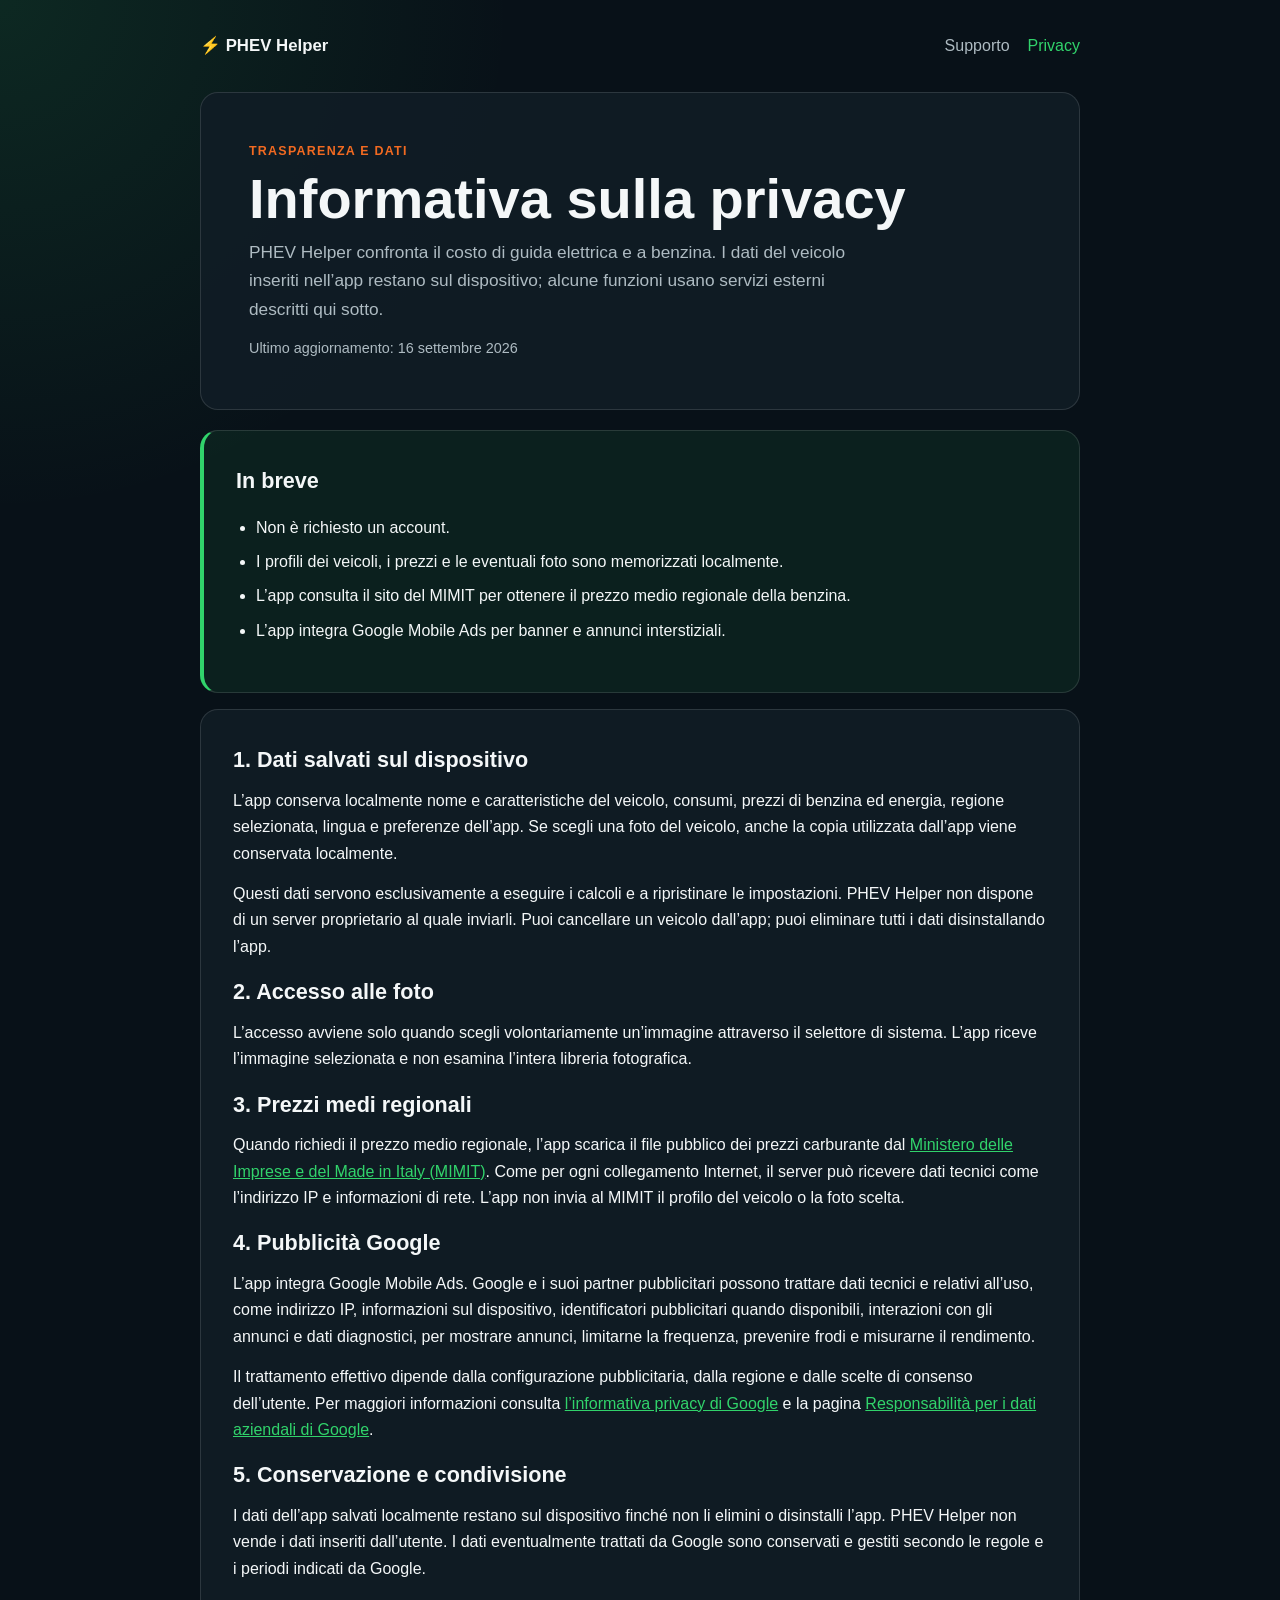
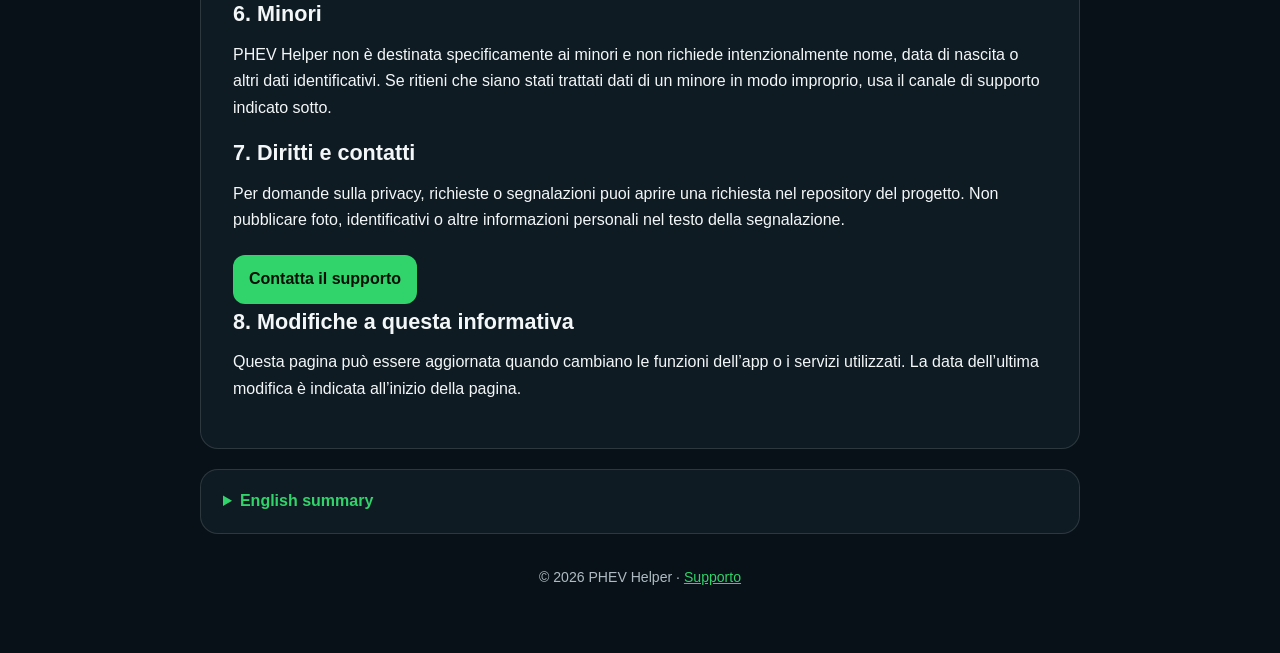
==== index.html @ ddfc056b "First files" ====
<!doctype html>
<html lang="it">
<head>
  <meta charset="utf-8">
  <meta name="viewport" content="width=device-width, initial-scale=1">
  <meta name="description" content="Informativa sulla privacy di PHEV Helper.">
  <title>Privacy — PHEV Helper</title>
  <link rel="stylesheet" href="styles.css">
</head>
<body>
  <main class="shell">
    <header>
      <a class="brand" href="support.html">⚡ PHEV Helper</a>
      <nav aria-label="Navigazione principale">
        <a href="support.html">Supporto</a>
        <a href="privacy.html" aria-current="page">Privacy</a>
      </nav>
    </header>

    <section class="hero">
      <p class="eyebrow">Trasparenza e dati</p>
      <h1>Informativa sulla privacy</h1>
      <p class="lead">PHEV Helper confronta il costo di guida elettrica e a benzina. I dati del veicolo inseriti nell’app restano sul dispositivo; alcune funzioni usano servizi esterni descritti qui sotto.</p>
      <p class="updated">Ultimo aggiornamento: 16 settembre 2026</p>
    </section>

    <section class="card notice">
      <h2>In breve</h2>
      <ul>
        <li>Non è richiesto un account.</li>
        <li>I profili dei veicoli, i prezzi e le eventuali foto sono memorizzati localmente.</li>
        <li>L’app consulta il sito del MIMIT per ottenere il prezzo medio regionale della benzina.</li>
        <li>L’app integra Google Mobile Ads per banner e annunci interstiziali.</li>
      </ul>
    </section>

    <section class="card">
      <h2>1. Dati salvati sul dispositivo</h2>
      <p>L’app conserva localmente nome e caratteristiche del veicolo, consumi, prezzi di benzina ed energia, regione selezionata, lingua e preferenze dell’app. Se scegli una foto del veicolo, anche la copia utilizzata dall’app viene conservata localmente.</p>
      <p>Questi dati servono esclusivamente a eseguire i calcoli e a ripristinare le impostazioni. PHEV Helper non dispone di un server proprietario al quale inviarli. Puoi cancellare un veicolo dall’app; puoi eliminare tutti i dati disinstallando l’app.</p>

      <h2>2. Accesso alle foto</h2>
      <p>L’accesso avviene solo quando scegli volontariamente un’immagine attraverso il selettore di sistema. L’app riceve l’immagine selezionata e non esamina l’intera libreria fotografica.</p>

      <h2>3. Prezzi medi regionali</h2>
      <p>Quando richiedi il prezzo medio regionale, l’app scarica il file pubblico dei prezzi carburante dal <a href="https://www.mimit.gov.it/it/prezzo-medio-carburanti/regioni" rel="external">Ministero delle Imprese e del Made in Italy (MIMIT)</a>. Come per ogni collegamento Internet, il server può ricevere dati tecnici come l’indirizzo IP e informazioni di rete. L’app non invia al MIMIT il profilo del veicolo o la foto scelta.</p>

      <h2>4. Pubblicità Google</h2>
      <p>L’app integra Google Mobile Ads. Google e i suoi partner pubblicitari possono trattare dati tecnici e relativi all’uso, come indirizzo IP, informazioni sul dispositivo, identificatori pubblicitari quando disponibili, interazioni con gli annunci e dati diagnostici, per mostrare annunci, limitarne la frequenza, prevenire frodi e misurarne il rendimento.</p>
      <p>Il trattamento effettivo dipende dalla configurazione pubblicitaria, dalla regione e dalle scelte di consenso dell’utente. Per maggiori informazioni consulta <a href="https://policies.google.com/privacy" rel="external">l’informativa privacy di Google</a> e la pagina <a href="https://business.safety.google/privacy/" rel="external">Responsabilità per i dati aziendali di Google</a>.</p>

      <h2>5. Conservazione e condivisione</h2>
      <p>I dati dell’app salvati localmente restano sul dispositivo finché non li elimini o disinstalli l’app. PHEV Helper non vende i dati inseriti dall’utente. I dati eventualmente trattati da Google sono conservati e gestiti secondo le regole e i periodi indicati da Google.</p>

      <h2>6. Minori</h2>
      <p>PHEV Helper non è destinata specificamente ai minori e non richiede intenzionalmente nome, data di nascita o altri dati identificativi. Se ritieni che siano stati trattati dati di un minore in modo improprio, usa il canale di supporto indicato sotto.</p>

      <h2>7. Diritti e contatti</h2>
      <p>Per domande sulla privacy, richieste o segnalazioni puoi aprire una richiesta nel repository del progetto. Non pubblicare foto, identificativi o altre informazioni personali nel testo della segnalazione.</p>
      <a class="button" href="https://github.com/francescozeppilli/PHEVHelper/issues/new" rel="external">Contatta il supporto</a>

      <h2>8. Modifiche a questa informativa</h2>
      <p>Questa pagina può essere aggiornata quando cambiano le funzioni dell’app o i servizi utilizzati. La data dell’ultima modifica è indicata all’inizio della pagina.</p>
    </section>

    <details>
      <summary>English summary</summary>
      <p>PHEV Helper stores vehicle profiles, prices, preferences and optional vehicle photos locally on the device. No account is required and this information is not uploaded to a proprietary PHEV Helper server.</p>
      <p>The app contacts the Italian Ministry of Enterprises and Made in Italy to retrieve public regional fuel prices. It also integrates Google Mobile Ads, which may process technical, device, advertising, interaction and diagnostic data depending on configuration, region and consent choices. See <a href="https://policies.google.com/privacy">Google’s Privacy Policy</a>.</p>
      <p>You can remove individual vehicles in the app or delete all local app data by uninstalling it. For privacy questions, <a href="https://github.com/francescozeppilli/PHEVHelper/issues/new">contact support through GitHub</a> without posting personal information.</p>
    </details>

    <footer>© 2026 PHEV Helper · <a href="support.html">Supporto</a></footer>
  </main>
</body>
</html>
---- styles.css ----
:root {
  color-scheme: dark;
  --background: #081118;
  --surface: #111d25;
  --surface-soft: #172630;
  --text: #f4f7f8;
  --muted: #aebbc2;
  --green: #31d36b;
  --orange: #f26a21;
  --border: rgba(255, 255, 255, 0.12);
}

* { box-sizing: border-box; }

html { scroll-behavior: smooth; }

body {
  margin: 0;
  background:
    radial-gradient(circle at top left, rgba(49, 211, 107, 0.12), transparent 32rem),
    var(--background);
  color: var(--text);
  font-family: -apple-system, BlinkMacSystemFont, "Segoe UI", sans-serif;
  line-height: 1.65;
}

a { color: var(--green); }
a:hover { color: #7bec9c; }

.shell {
  width: min(880px, calc(100% - 32px));
  margin: 0 auto;
  padding: 32px 0 64px;
}

header {
  display: flex;
  align-items: center;
  justify-content: space-between;
  gap: 20px;
  margin-bottom: 32px;
}

.brand {
  color: var(--text);
  font-size: 1.05rem;
  font-weight: 750;
  text-decoration: none;
}

nav { display: flex; gap: 18px; }
nav a { color: var(--muted); text-decoration: none; }
nav a[aria-current="page"] { color: var(--green); }

.hero,
.card,
details {
  border: 1px solid var(--border);
  background: rgba(17, 29, 37, 0.92);
  border-radius: 18px;
}

.hero {
  padding: clamp(24px, 6vw, 48px);
  margin-bottom: 20px;
}

.eyebrow {
  margin: 0 0 8px;
  color: var(--orange);
  font-size: 0.78rem;
  font-weight: 800;
  letter-spacing: 0.1em;
  text-transform: uppercase;
}

h1 {
  margin: 0;
  font-size: clamp(2rem, 7vw, 3.5rem);
  line-height: 1.08;
}

.lead { max-width: 66ch; color: var(--muted); font-size: 1.08rem; }
.updated { margin-bottom: 0; color: var(--muted); font-size: 0.9rem; }

.card { padding: clamp(20px, 5vw, 32px); margin-top: 16px; }
h2 { margin: 0 0 10px; font-size: 1.35rem; }
h3 { margin: 24px 0 6px; font-size: 1.05rem; }
p { margin: 8px 0 14px; }
ul { padding-left: 1.25rem; }
li + li { margin-top: 8px; }

.notice {
  border-left: 4px solid var(--green);
  background: rgba(49, 211, 107, 0.08);
}

.button {
  display: inline-block;
  margin-top: 8px;
  padding: 11px 16px;
  border-radius: 12px;
  background: var(--green);
  color: #061009;
  font-weight: 800;
  text-decoration: none;
}

.button:hover { background: #74e695; color: #061009; }

details { padding: 18px 22px; margin-top: 20px; }
summary { cursor: pointer; color: var(--green); font-weight: 750; }

footer {
  margin-top: 32px;
  color: var(--muted);
  font-size: 0.88rem;
  text-align: center;
}

@media (max-width: 560px) {
  header { align-items: flex-start; flex-direction: column; }
  nav { width: 100%; justify-content: space-between; }
}
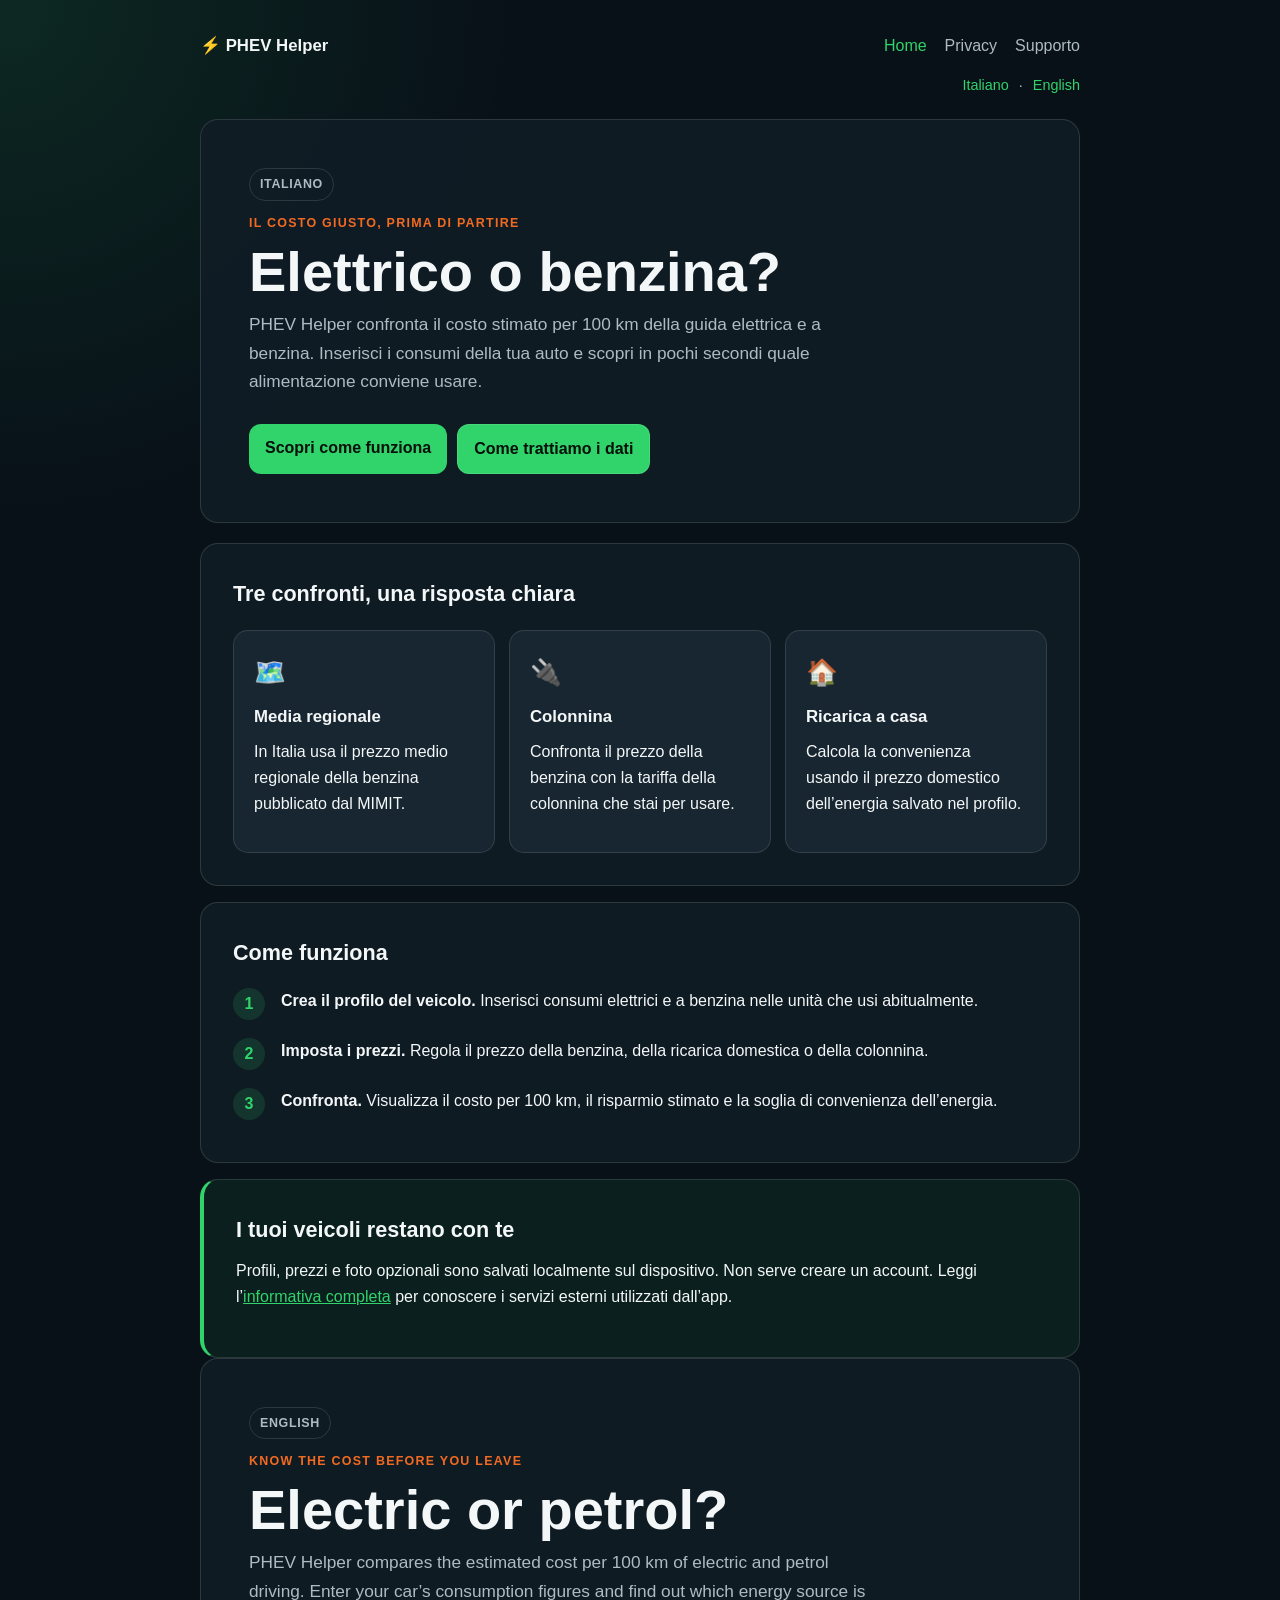
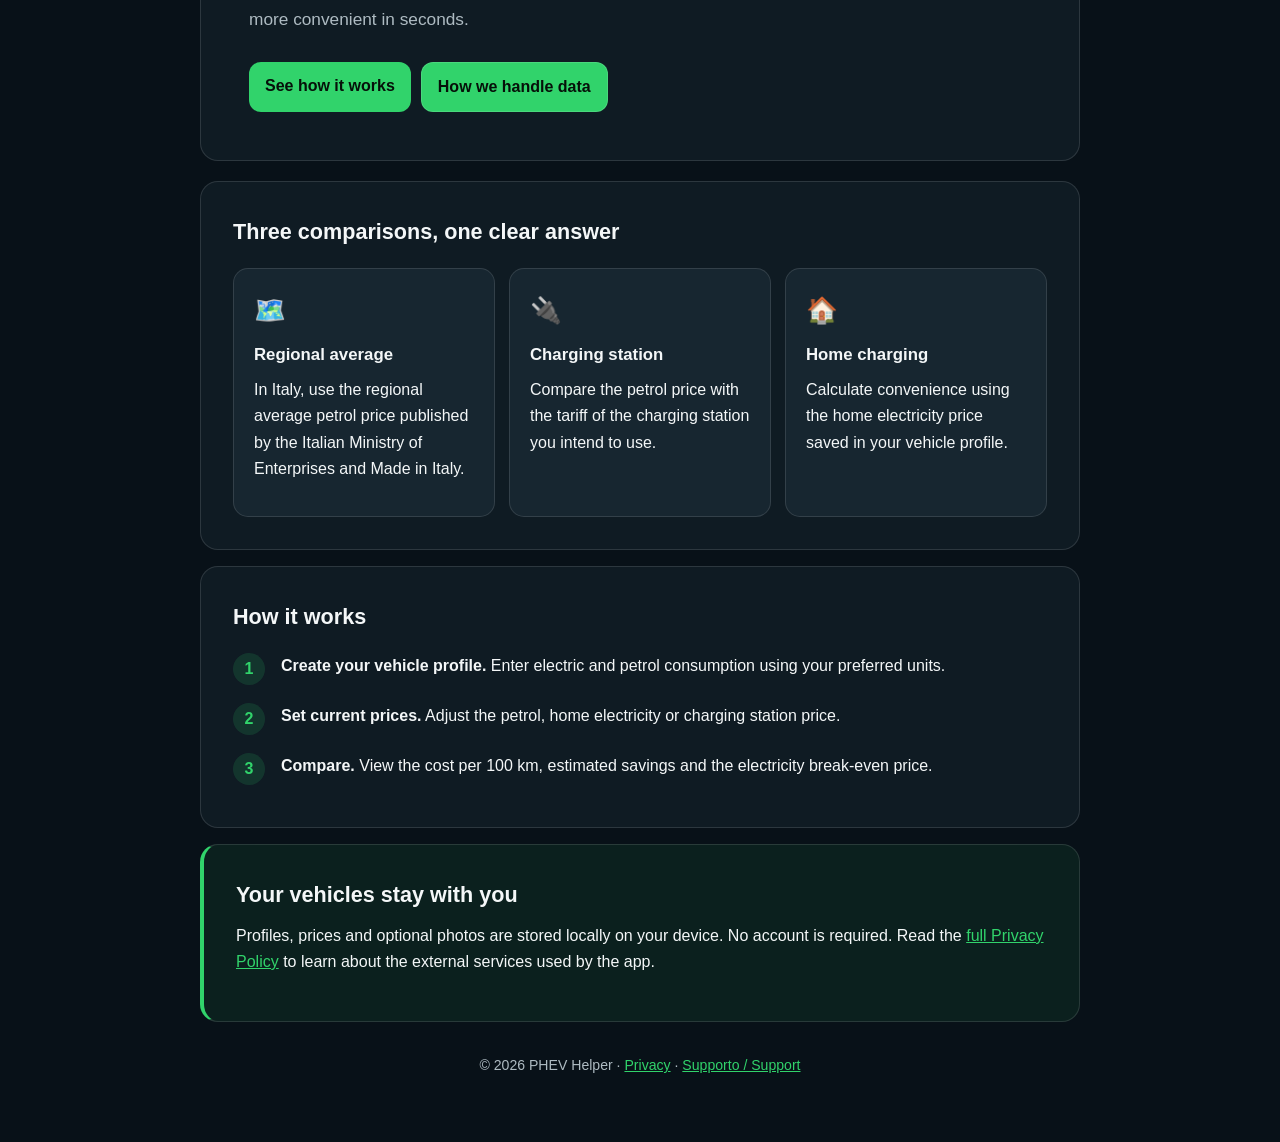
==== commit ad795b22: "Add files via upload" ====
--- a/index.html
+++ b/index.html
@@ -3,74 +3,91 @@
 <head>
   <meta charset="utf-8">
   <meta name="viewport" content="width=device-width, initial-scale=1">
-  <meta name="description" content="Informativa sulla privacy di PHEV Helper.">
-  <title>Privacy — PHEV Helper</title>
+  <meta name="description" content="PHEV Helper confronta il costo di guida elettrica e a benzina per aiutarti a scegliere come viaggiare.">
+  <title>PHEV Helper — Elettrico o benzina?</title>
   <link rel="stylesheet" href="styles.css">
 </head>
 <body>
   <main class="shell">
     <header>
-      <a class="brand" href="support.html">⚡ PHEV Helper</a>
+      <a class="brand" href="index.html">⚡ PHEV Helper</a>
       <nav aria-label="Navigazione principale">
+        <a href="index.html" aria-current="page">Home</a>
+        <a href="privacy.html">Privacy</a>
         <a href="support.html">Supporto</a>
-        <a href="privacy.html" aria-current="page">Privacy</a>
       </nav>
     </header>
+    <div class="language-nav" aria-label="Lingue"><a href="#it">Italiano</a><span>·</span><a href="#en">English</a></div>
 
-    <section class="hero">
-      <p class="eyebrow">Trasparenza e dati</p>
-      <h1>Informativa sulla privacy</h1>
-      <p class="lead">PHEV Helper confronta il costo di guida elettrica e a benzina. I dati del veicolo inseriti nell’app restano sul dispositivo; alcune funzioni usano servizi esterni descritti qui sotto.</p>
-      <p class="updated">Ultimo aggiornamento: 16 settembre 2026</p>
+    <section class="hero language-section" id="it" lang="it">
+      <span class="language-label">Italiano</span>
+      <p class="eyebrow">Il costo giusto, prima di partire</p>
+      <h1>Elettrico o benzina?</h1>
+      <p class="lead">PHEV Helper confronta il costo stimato per 100 km della guida elettrica e a benzina. Inserisci i consumi della tua auto e scopri in pochi secondi quale alimentazione conviene usare.</p>
+      <div class="actions">
+        <a class="button" href="support.html#it">Scopri come funziona</a>
+        <a class="button secondary-button" href="privacy.html#it">Come trattiamo i dati</a>
+      </div>
     </section>
 
-    <section class="card notice">
-      <h2>In breve</h2>
-      <ul>
-        <li>Non è richiesto un account.</li>
-        <li>I profili dei veicoli, i prezzi e le eventuali foto sono memorizzati localmente.</li>
-        <li>L’app consulta il sito del MIMIT per ottenere il prezzo medio regionale della benzina.</li>
-        <li>L’app integra Google Mobile Ads per banner e annunci interstiziali.</li>
-      </ul>
+    <section class="card" lang="it">
+      <h2>Tre confronti, una risposta chiara</h2>
+      <div class="feature-grid">
+        <article class="feature"><span class="feature-icon">🗺️</span><h3>Media regionale</h3><p>In Italia usa il prezzo medio regionale della benzina pubblicato dal MIMIT.</p></article>
+        <article class="feature"><span class="feature-icon">🔌</span><h3>Colonnina</h3><p>Confronta il prezzo della benzina con la tariffa della colonnina che stai per usare.</p></article>
+        <article class="feature"><span class="feature-icon">🏠</span><h3>Ricarica a casa</h3><p>Calcola la convenienza usando il prezzo domestico dell’energia salvato nel profilo.</p></article>
+      </div>
     </section>
 
-    <section class="card">
-      <h2>1. Dati salvati sul dispositivo</h2>
-      <p>L’app conserva localmente nome e caratteristiche del veicolo, consumi, prezzi di benzina ed energia, regione selezionata, lingua e preferenze dell’app. Se scegli una foto del veicolo, anche la copia utilizzata dall’app viene conservata localmente.</p>
-      <p>Questi dati servono esclusivamente a eseguire i calcoli e a ripristinare le impostazioni. PHEV Helper non dispone di un server proprietario al quale inviarli. Puoi cancellare un veicolo dall’app; puoi eliminare tutti i dati disinstallando l’app.</p>
-
-      <h2>2. Accesso alle foto</h2>
-      <p>L’accesso avviene solo quando scegli volontariamente un’immagine attraverso il selettore di sistema. L’app riceve l’immagine selezionata e non esamina l’intera libreria fotografica.</p>
-
-      <h2>3. Prezzi medi regionali</h2>
-      <p>Quando richiedi il prezzo medio regionale, l’app scarica il file pubblico dei prezzi carburante dal <a href="https://www.mimit.gov.it/it/prezzo-medio-carburanti/regioni" rel="external">Ministero delle Imprese e del Made in Italy (MIMIT)</a>. Come per ogni collegamento Internet, il server può ricevere dati tecnici come l’indirizzo IP e informazioni di rete. L’app non invia al MIMIT il profilo del veicolo o la foto scelta.</p>
-
-      <h2>4. Pubblicità Google</h2>
-      <p>L’app integra Google Mobile Ads. Google e i suoi partner pubblicitari possono trattare dati tecnici e relativi all’uso, come indirizzo IP, informazioni sul dispositivo, identificatori pubblicitari quando disponibili, interazioni con gli annunci e dati diagnostici, per mostrare annunci, limitarne la frequenza, prevenire frodi e misurarne il rendimento.</p>
-      <p>Il trattamento effettivo dipende dalla configurazione pubblicitaria, dalla regione e dalle scelte di consenso dell’utente. Per maggiori informazioni consulta <a href="https://policies.google.com/privacy" rel="external">l’informativa privacy di Google</a> e la pagina <a href="https://business.safety.google/privacy/" rel="external">Responsabilità per i dati aziendali di Google</a>.</p>
-
-      <h2>5. Conservazione e condivisione</h2>
-      <p>I dati dell’app salvati localmente restano sul dispositivo finché non li elimini o disinstalli l’app. PHEV Helper non vende i dati inseriti dall’utente. I dati eventualmente trattati da Google sono conservati e gestiti secondo le regole e i periodi indicati da Google.</p>
-
-      <h2>6. Minori</h2>
-      <p>PHEV Helper non è destinata specificamente ai minori e non richiede intenzionalmente nome, data di nascita o altri dati identificativi. Se ritieni che siano stati trattati dati di un minore in modo improprio, usa il canale di supporto indicato sotto.</p>
-
-      <h2>7. Diritti e contatti</h2>
-      <p>Per domande sulla privacy, richieste o segnalazioni puoi aprire una richiesta nel repository del progetto. Non pubblicare foto, identificativi o altre informazioni personali nel testo della segnalazione.</p>
-      <a class="button" href="https://github.com/francescozeppilli/PHEVHelper/issues/new" rel="external">Contatta il supporto</a>
-
-      <h2>8. Modifiche a questa informativa</h2>
-      <p>Questa pagina può essere aggiornata quando cambiano le funzioni dell’app o i servizi utilizzati. La data dell’ultima modifica è indicata all’inizio della pagina.</p>
+    <section class="card" lang="it">
+      <h2>Come funziona</h2>
+      <ol class="steps">
+        <li><strong>Crea il profilo del veicolo.</strong> Inserisci consumi elettrici e a benzina nelle unità che usi abitualmente.</li>
+        <li><strong>Imposta i prezzi.</strong> Regola il prezzo della benzina, della ricarica domestica o della colonnina.</li>
+        <li><strong>Confronta.</strong> Visualizza il costo per 100 km, il risparmio stimato e la soglia di convenienza dell’energia.</li>
+      </ol>
     </section>
 
-    <details>
-      <summary>English summary</summary>
-      <p>PHEV Helper stores vehicle profiles, prices, preferences and optional vehicle photos locally on the device. No account is required and this information is not uploaded to a proprietary PHEV Helper server.</p>
-      <p>The app contacts the Italian Ministry of Enterprises and Made in Italy to retrieve public regional fuel prices. It also integrates Google Mobile Ads, which may process technical, device, advertising, interaction and diagnostic data depending on configuration, region and consent choices. See <a href="https://policies.google.com/privacy">Google’s Privacy Policy</a>.</p>
-      <p>You can remove individual vehicles in the app or delete all local app data by uninstalling it. For privacy questions, <a href="https://github.com/francescozeppilli/PHEVHelper/issues/new">contact support through GitHub</a> without posting personal information.</p>
-    </details>
+    <section class="card notice" lang="it">
+      <h2>I tuoi veicoli restano con te</h2>
+      <p>Profili, prezzi e foto opzionali sono salvati localmente sul dispositivo. Non serve creare un account. Leggi l’<a href="privacy.html#it">informativa completa</a> per conoscere i servizi esterni utilizzati dall’app.</p>
+    </section>
 
-    <footer>© 2026 PHEV Helper · <a href="support.html">Supporto</a></footer>
+    <section class="hero language-section" id="en" lang="en">
+      <span class="language-label">English</span>
+      <p class="eyebrow">Know the cost before you leave</p>
+      <h1>Electric or petrol?</h1>
+      <p class="lead">PHEV Helper compares the estimated cost per 100 km of electric and petrol driving. Enter your car’s consumption figures and find out which energy source is more convenient in seconds.</p>
+      <div class="actions">
+        <a class="button" href="support.html#en">See how it works</a>
+        <a class="button secondary-button" href="privacy.html#en">How we handle data</a>
+      </div>
+    </section>
+
+    <section class="card" lang="en">
+      <h2>Three comparisons, one clear answer</h2>
+      <div class="feature-grid">
+        <article class="feature"><span class="feature-icon">🗺️</span><h3>Regional average</h3><p>In Italy, use the regional average petrol price published by the Italian Ministry of Enterprises and Made in Italy.</p></article>
+        <article class="feature"><span class="feature-icon">🔌</span><h3>Charging station</h3><p>Compare the petrol price with the tariff of the charging station you intend to use.</p></article>
+        <article class="feature"><span class="feature-icon">🏠</span><h3>Home charging</h3><p>Calculate convenience using the home electricity price saved in your vehicle profile.</p></article>
+      </div>
+    </section>
+
+    <section class="card" lang="en">
+      <h2>How it works</h2>
+      <ol class="steps">
+        <li><strong>Create your vehicle profile.</strong> Enter electric and petrol consumption using your preferred units.</li>
+        <li><strong>Set current prices.</strong> Adjust the petrol, home electricity or charging station price.</li>
+        <li><strong>Compare.</strong> View the cost per 100 km, estimated savings and the electricity break-even price.</li>
+      </ol>
+    </section>
+
+    <section class="card notice" lang="en">
+      <h2>Your vehicles stay with you</h2>
+      <p>Profiles, prices and optional photos are stored locally on your device. No account is required. Read the <a href="privacy.html#en">full Privacy Policy</a> to learn about the external services used by the app.</p>
+    </section>
+
+    <footer>© 2026 PHEV Helper · <a href="privacy.html">Privacy</a> · <a href="support.html">Supporto / Support</a></footer>
   </main>
 </body>
 </html>
--- a/styles.css
+++ b/styles.css
@@ -52,6 +52,17 @@
 nav a { color: var(--muted); text-decoration: none; }
 nav a[aria-current="page"] { color: var(--green); }
 
+.language-nav {
+  display: flex;
+  justify-content: flex-end;
+  gap: 10px;
+  margin: -18px 0 22px;
+  color: var(--muted);
+  font-size: 0.9rem;
+}
+
+.language-nav a { text-decoration: none; }
+
 .hero,
 .card,
 details {
@@ -83,6 +94,13 @@
 .lead { max-width: 66ch; color: var(--muted); font-size: 1.08rem; }
 .updated { margin-bottom: 0; color: var(--muted); font-size: 0.9rem; }
 
+.actions {
+  display: flex;
+  flex-wrap: wrap;
+  gap: 10px;
+  margin-top: 20px;
+}
+
 .card { padding: clamp(20px, 5vw, 32px); margin-top: 16px; }
 h2 { margin: 0 0 10px; font-size: 1.35rem; }
 h3 { margin: 24px 0 6px; font-size: 1.05rem; }
@@ -94,6 +112,76 @@
   border-left: 4px solid var(--green);
   background: rgba(49, 211, 107, 0.08);
 }
+
+.language-section { scroll-margin-top: 20px; }
+.language-section + .language-section { margin-top: 38px; }
+
+.language-label {
+  display: inline-block;
+  margin-bottom: 12px;
+  padding: 5px 10px;
+  border: 1px solid var(--border);
+  border-radius: 999px;
+  color: var(--muted);
+  font-size: 0.78rem;
+  font-weight: 750;
+  letter-spacing: 0.05em;
+  text-transform: uppercase;
+}
+
+.feature-grid {
+  display: grid;
+  grid-template-columns: repeat(3, minmax(0, 1fr));
+  gap: 14px;
+  margin-top: 18px;
+}
+
+.feature {
+  padding: 20px;
+  border: 1px solid var(--border);
+  border-radius: 15px;
+  background: var(--surface-soft);
+}
+
+.feature-icon { font-size: 1.6rem; }
+.feature h3 { margin-top: 10px; }
+
+.steps {
+  margin: 18px 0 0;
+  padding: 0;
+  list-style: none;
+  counter-reset: steps;
+}
+
+.steps li {
+  position: relative;
+  min-height: 42px;
+  padding-left: 48px;
+  counter-increment: steps;
+}
+
+.steps li::before {
+  position: absolute;
+  left: 0;
+  top: 0;
+  display: grid;
+  width: 32px;
+  height: 32px;
+  place-items: center;
+  border-radius: 50%;
+  background: rgba(49, 211, 107, 0.15);
+  color: var(--green);
+  content: counter(steps);
+  font-weight: 800;
+}
+
+.secondary-button {
+  border: 1px solid var(--border);
+  background: transparent;
+  color: var(--text);
+}
+
+.secondary-button:hover { background: var(--surface-soft); color: var(--text); }
 
 .button {
   display: inline-block;
@@ -121,4 +209,6 @@
 @media (max-width: 560px) {
   header { align-items: flex-start; flex-direction: column; }
   nav { width: 100%; justify-content: space-between; }
-}
+  .language-nav { justify-content: flex-start; margin-top: -12px; }
+  .feature-grid { grid-template-columns: 1fr; }
+}
